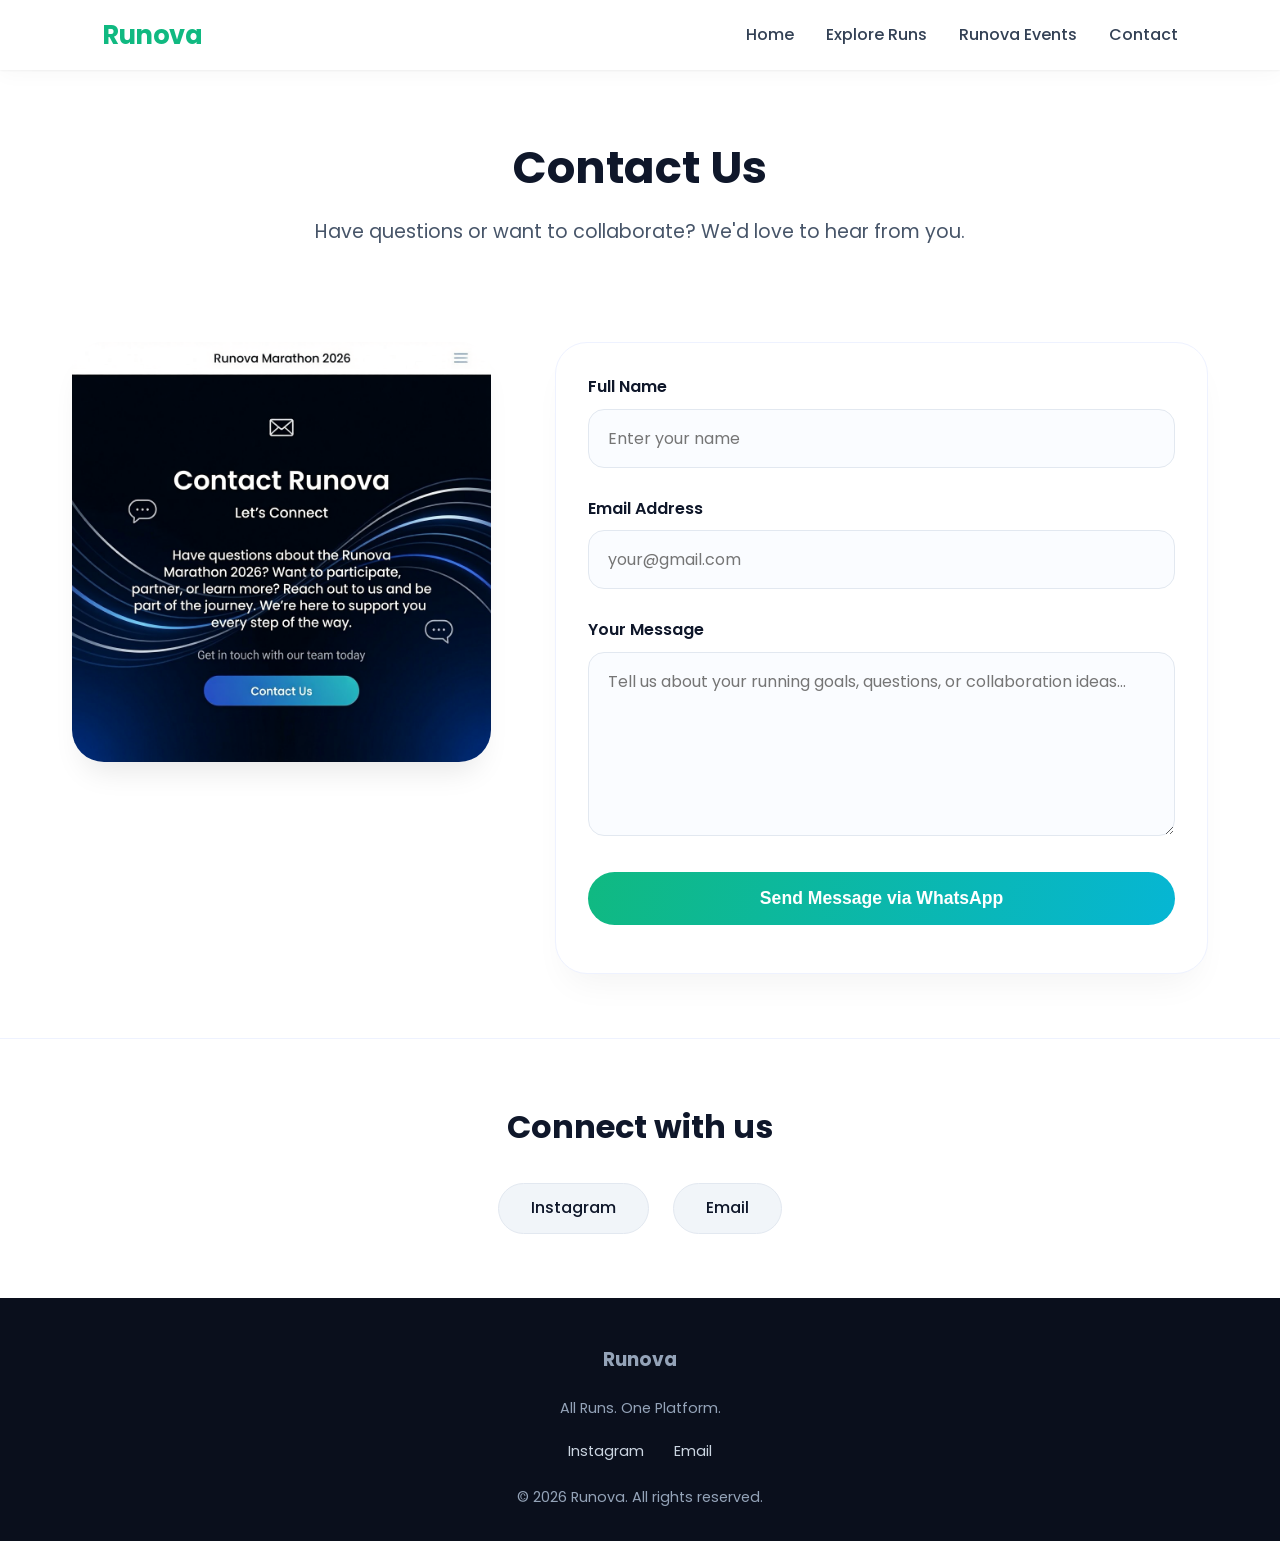
==== contact.html @ 43d2752a "Add files via upload" ====
<!DOCTYPE html>
<html lang="en">
<head>
  <meta charset="UTF-8">
  <meta name="viewport" content="width=device-width, initial-scale=1.0">
  <title>Contact Runova</title>

  <!-- Google Font -->
  <link href="https://fonts.googleapis.com/css2?family=Poppins:wght@300;400;600;700&display=swap" rel="stylesheet">

  <!-- Main CSS -->
  <link rel="stylesheet" href="style.css">

  <!-- Additional styling for bigger form and contact page enhancements -->
  <style>
    /* Make the contact section more spacious */
    .contact-container {
      max-width: 1200px;
      margin: 4rem auto;
      padding: 0 2rem;
      display: flex;
      gap: 4rem;
      align-items: flex-start;
      flex-wrap: wrap;
    }

    .contact-image {
      flex: 1;
      min-width: 280px;
    }

    .contact-image img {
      width: 100%;
      border-radius: 2rem;
      box-shadow: 0 20px 30px -12px rgba(0, 0, 0, 0.1);
      object-fit: cover;
    }

    /* Larger form box */
    .contact-form-box {
      flex: 1.4;
      background: #ffffff;
      border-radius: 2rem;
      padding: 2rem;
      box-shadow: 0 20px 35px -12px rgba(0, 0, 0, 0.05);
      border: 1px solid #eef2ff;
    }

    /* Increase form field sizes */
    .form-group {
      margin-bottom: 1.8rem;
    }

    .form-group label {
      display: block;
      font-weight: 600;
      margin-bottom: 0.6rem;
      color: #0f172a;
      font-size: 1rem;
    }

    .form-group input,
    .form-group textarea {
      width: 100%;
      padding: 1rem 1.2rem;
      font-size: 1rem;
      font-family: 'Poppins', sans-serif;
      border: 1px solid #e2e8f0;
      border-radius: 1rem;
      background: #fafcff;
      transition: all 0.2s ease;
    }

    .form-group input:focus,
    .form-group textarea:focus {
      outline: none;
      border-color: #10b981;
      box-shadow: 0 0 0 3px rgba(16, 185, 129, 0.1);
      background: white;
    }

    .form-group textarea {
      resize: vertical;
      min-height: 150px;
    }

    /* Bigger button */
    .contact-form-box .btn {
      width: 100%;
      text-align: center;
      padding: 1rem;
      font-size: 1.1rem;
      background: linear-gradient(105deg, #10b981, #06b6d4);
      border: none;
      color: white;
      font-weight: 600;
      border-radius: 3rem;
      cursor: pointer;
      transition: all 0.25s;
    }

    .contact-form-box .btn:hover {
      transform: translateY(-2px);
      box-shadow: 0 8px 20px rgba(16, 185, 129, 0.3);
    }

    #formStatus {
      margin-top: 1rem;
      text-align: center;
      font-size: 0.9rem;
      color: #10b981;
    }

    /* Social section styling (consistent with style.css) */
    .social {
      text-align: center;
      padding: 4rem 2rem;
      background: #ffffff;
      border-top: 1px solid #eef2ff;
    }

    .social h2 {
      font-size: 2rem;
      margin-bottom: 2rem;
      color: #0f172a;
    }

    .social-links {
      display: flex;
      justify-content: center;
      gap: 1.5rem;
      flex-wrap: wrap;
    }

    .social-btn {
      background: #f1f5f9;
      color: #0f172a;
      padding: 0.8rem 2rem;
      border-radius: 3rem;
      text-decoration: none;
      font-weight: 500;
      transition: all 0.2s;
      border: 1px solid #e2e8f0;
    }

    .social-btn:hover {
      background: #10b981;
      color: white;
      border-color: #10b981;
      transform: translateY(-2px);
    }

    /* Responsive adjustments */
    @media (max-width: 768px) {
      .contact-container {
        flex-direction: column;
        gap: 2rem;
        margin: 2rem auto;
      }
      .contact-form-box {
        padding: 1.5rem;
      }
      .form-group input,
      .form-group textarea {
        padding: 0.8rem 1rem;
      }
    }
  </style>
</head>
<body>

<!-- ================= NAVBAR ================= -->
<header>
  <nav class="navbar">
    <h2 class="logo">Runova</h2>
    <ul class="nav-links">
      <li><a href="index.html">Home</a></li>
      <li><a href="explore.html">Explore Runs</a></li>
      <li><a href="events.html">Runova Events</a></li>
      <li><a href="contact.html" class="active">Contact</a></li>
    </ul>
  </nav>
</header>

<!-- ================= PAGE HEADER ================= -->
<section class="page-header" style="text-align: center; padding: 4rem 2rem 2rem; background: #ffffff;">
  <h1 style="font-size: 2.8rem; color: #0f172a;">Contact Us</h1>
  <p style="font-size: 1.2rem; color: #475569; max-width: 700px; margin: 1rem auto 0;">Have questions or want to collaborate? We'd love to hear from you.</p>
</section>

<!-- ================= CONTACT SECTION (BIG FORM) ================= -->
<section class="contact-container">

  <!-- LEFT IMAGE -->
  <div class="contact-image">
    <img src="contact-runova.png" alt="Contact Runova">
  </div>

  <!-- RIGHT FORM (Larger) -->
  <div class="contact-form-box">
    <form id="contactForm">
      <div class="form-group">
        <label>Full Name</label>
        <input type="text" id="name" placeholder="Enter your name" required>
      </div>

      <div class="form-group">
        <label>Email Address</label>
        <input type="email" id="email" placeholder="your@gmail.com" required>
      </div>

      <div class="form-group">
        <label>Your Message</label>
        <textarea id="message" rows="6" placeholder="Tell us about your running goals, questions, or collaboration ideas..."></textarea>
      </div>

      <button class="btn" onclick="sendToWhatsApp(event)">Send Message via WhatsApp</button>
      <p id="formStatus"></p>
    </form>
  </div>

</section>

<!-- ================= SOCIAL CONNECT ================= -->
<section class="social">
  <h2>Connect with us</h2>
  <div class="social-links">
    <a href="#" class="social-btn">Instagram</a>
    <a href="mailto:runova.work@gmail.com" class="social-btn">Email</a>
  </div>
</section>

<!-- ================= FOOTER ================= -->
<footer>
  <div class="footer-content">
    <h3>Runova</h3>
    <p>All Runs. One Platform.</p>
    <div class="footer-links">
      <a href="https://www.instagram.com/runovaofficialpage?igsh=MXc5MWlhZzhycWE2bg==">Instagram</a>
      <a href="runova.work@gmail.com">Email</a>
    </div>
    <p>© 2026 Runova. All rights reserved.</p>
  </div>
</footer>

<!-- ================= SCRIPT (WhatsApp) ================= -->
<script>
function sendToWhatsApp(e) {
  e.preventDefault();

  const name = document.getElementById('name').value;
  const email = document.getElementById('email').value;
  const message = document.getElementById('message').value;

  // Basic validation
  if (!name.trim() || !email.trim()) {
    document.getElementById('formStatus').innerText = 'Please fill in your name and email.';
    return;
  }

  const text = `Hello Runova,%0AName: ${name}%0AEmail: ${email}%0AMessage: ${message}`;
  const phone = "919387804914";
  const url = `https://wa.me/${phone}?text=${text}`;

  window.open(url, "_blank");
  document.getElementById('formStatus').innerText = 'Opening WhatsApp...';
}
</script>

</body>
</html>
---- style.css ----
/* ================= GOOGLE FONT ================= */
@import url('https://fonts.googleapis.com/css2?family=Poppins:wght@300;400;600;700&display=swap');

/* ================= RESET & GLOBAL ================= */
* {
  margin: 0;
  padding: 0;
  box-sizing: border-box;
}

body {
  font-family: 'Poppins', sans-serif;
  background: #ffffff;
  color: #1e293b;
  line-height: 1.5;
  scroll-behavior: smooth;
}

img {
  max-width: 100%;
  display: block;
}

/* ================= NAVBAR ================= */
.navbar {
  display: flex;
  justify-content: space-between;
  align-items: center;
  padding: 1rem 8%;
  background: #ffffff;
  box-shadow: 0 4px 20px rgba(0, 0, 0, 0.03), 0 1px 2px rgba(0, 0, 0, 0.05);
  position: sticky;
  top: 0;
  z-index: 1000;
}

.logo {
  font-weight: 700;
  font-size: 1.6rem;
  color: #10b981;
  letter-spacing: -0.5px;
}

.nav-links {
  list-style: none;
  display: flex;
  gap: 2rem;
}

.nav-links a {
  color: #334155;
  text-decoration: none;
  font-weight: 500;
  transition: color 0.2s ease;
  position: relative;
}

.nav-links a::after {
  content: '';
  position: absolute;
  width: 0;
  height: 2px;
  background: #10b981;
  left: 0;
  bottom: -6px;
  transition: width 0.2s ease;
}

.nav-links a:hover {
  color: #10b981;
}

.nav-links a:hover::after {
  width: 100%;
}

/* ================= BUTTONS ================= */
.btn {
  display: inline-block;
  padding: 0.7rem 1.8rem;
  font-weight: 600;
  border-radius: 40px;
  text-decoration: none;
  transition: all 0.25s ease;
  cursor: pointer;
  border: none;
  font-size: 0.95rem;
}

.btn.primary {
  background: linear-gradient(105deg, #10b981, #06b6d4);
  color: white;
  box-shadow: 0 4px 10px rgba(16, 185, 129, 0.2);
}

.btn.primary:hover {
  transform: translateY(-2px);
  box-shadow: 0 8px 20px rgba(16, 185, 129, 0.3);
}

.btn.secondary {
  background: transparent;
  border: 2px solid #10b981;
  color: #10b981;
}

.btn.secondary:hover {
  background: #10b981;
  color: white;
  border-color: #10b981;
}

/* ================= HERO SECTION ================= */
.hero {
  display: flex;
  align-items: center;
  justify-content: space-between;
  gap: 3rem;
  padding: 5rem 8%;
  flex-wrap: wrap;
  background: #ffffff;
}

.hero-text {
  flex: 1;
  min-width: 280px;
}

.hero-text h1 {
  font-size: 3.2rem;
  font-weight: 700;
  line-height: 1.2;
  margin-bottom: 1.2rem;
  background: linear-gradient(135deg, #10b981, #0891b2);
  -webkit-background-clip: text;
  background-clip: text;
  -webkit-text-fill-color: transparent;
}

.hero-text p {
  font-size: 1.1rem;
  color: #475569;
  margin-bottom: 2rem;
  max-width: 500px;
}

.hero-image {
  flex: 1;
  min-width: 280px;
}

.hero-image img {
  width: 100%;
  border-radius: 2rem;
  box-shadow: 0 20px 35px -12px rgba(0, 0, 0, 0.1);
  transition: transform 0.3s ease;
}

.hero-image img:hover {
  transform: scale(1.02);
}

/* ================= ABOUT SECTION ================= */
.about {
  display: flex;
  align-items: center;
  justify-content: space-between;
  gap: 3rem;
  padding: 5rem 8%;
  flex-wrap: wrap;
  background: #fafcff;
  border-top: 1px solid #eef2ff;
  border-bottom: 1px solid #eef2ff;
}

.about-text {
  flex: 1;
  min-width: 280px;
}

.about-text h2 {
  font-size: 2.2rem;
  margin-bottom: 1rem;
  color: #0f172a;
}

.about-text p {
  color: #334155;
  margin-bottom: 1.2rem;
}

.about-image {
  flex: 1;
  min-width: 280px;
}

.about-image img {
  width: 100%;
  border-radius: 2rem;
  box-shadow: 0 20px 30px -12px rgba(0, 0, 0, 0.08);
}

/* ================= FEATURES SECTION ================= */
.features {
  padding: 5rem 8%;
  text-align: center;
  background: #ffffff;
}

.features h2 {
  font-size: 2.2rem;
  margin-bottom: 3rem;
  color: #0f172a;
}

.feature-container {
  display: flex;
  flex-wrap: wrap;
  justify-content: center;
  gap: 2rem;
}

.feature-card {
  background: #ffffff;
  border-radius: 1.5rem;
  padding: 1.8rem 1.5rem;
  width: 280px;
  transition: all 0.25s ease;
  box-shadow: 0 10px 25px -5px rgba(0, 0, 0, 0.05), 0 1px 3px rgba(0, 0, 0, 0.02);
  border: 1px solid #eef2ff;
}

.feature-card:hover {
  transform: translateY(-6px);
  box-shadow: 0 20px 30px -12px rgba(16, 185, 129, 0.12);
  border-color: #d1fae5;
}

.feature-card img {
  width: 100%;
  border-radius: 1rem;
  margin-bottom: 1.2rem;
}

.feature-card h3 {
  font-size: 1.4rem;
  margin-bottom: 0.6rem;
  color: #0f172a;
}

.feature-card p {
  color: #475569;
  font-size: 0.95rem;
}

/* ================= RUN CARDS SECTION ================= */
.run-card {
  background: #ffffff;
  border-radius: 1.5rem;
  overflow: hidden;
  transition: all 0.25s ease;
  box-shadow: 0 8px 20px rgba(0, 0, 0, 0.03);
  border: 1px solid #eef2ff;
  margin-bottom: 1.5rem;
}

.run-card:hover {
  transform: translateY(-5px);
  box-shadow: 0 20px 30px -12px rgba(0, 0, 0, 0.1);
  border-color: #cffafe;
}

.run-card img {
  width: 100%;
  height: auto;
  object-fit: cover;
}

.run-info {
  padding: 1.2rem 1.2rem 1.5rem;
}

.run-info h3 {
  font-size: 1.3rem;
  margin-bottom: 0.3rem;
  color: #0f172a;
}

.run-info p {
  color: #475569;
  font-size: 0.9rem;
}

/* ================= CTA SECTION (dark accent) ================= */
.cta {
  background: #0f172a;
  text-align: center;
  padding: 5rem 2rem;
  margin-top: 2rem;
}

.cta h2 {
  font-size: 2.2rem;
  margin-bottom: 1rem;
  color: white;
}

.cta p {
  color: #cbd5e1;
  max-width: 600px;
  margin: 0 auto 2rem auto;
}

.cta .btn.primary {
  background: linear-gradient(105deg, #10b981, #2dd4bf);
  box-shadow: 0 6px 14px rgba(16, 185, 129, 0.3);
}

.cta .btn.secondary {
  border-color: #e2e8f0;
  color: #f1f5f9;
}

.cta .btn.secondary:hover {
  background: white;
  color: #0f172a;
  border-color: white;
}

/* ================= FOOTER (dark accent) ================= */
footer {
  background: #0a0f1c;
  padding: 3rem 2rem 2rem;
  text-align: center;
  color: #94a3b8;
}

footer p {
  font-size: 0.9rem;
  margin-top: 1.5rem;
}

.footer-links {
  margin: 1.2rem 0;
}

.footer-links a {
  color: #cbd5e1;
  margin: 0 0.8rem;
  text-decoration: none;
  transition: color 0.2s;
  font-size: 0.9rem;
}

.footer-links a:hover {
  color: #10b981;
}

/* ================= RESPONSIVE ================= */
@media (max-width: 768px) {
  .navbar {
    flex-direction: column;
    gap: 1rem;
    padding: 1rem 5%;
  }

  .nav-links {
    flex-wrap: wrap;
    justify-content: center;
    gap: 1.2rem;
  }

  .hero {
    flex-direction: column;
    text-align: center;
    padding: 3rem 5%;
  }

  .hero-text p {
    margin-left: auto;
    margin-right: auto;
  }

  .about {
    flex-direction: column-reverse;
    text-align: center;
    padding: 3rem 5%;
  }

  .hero-text h1 {
    font-size: 2.4rem;
  }

  .features {
    padding: 3rem 5%;
  }

  .feature-card {
    width: 100%;
    max-width: 320px;
  }

  .cta {
    padding: 3rem 1.5rem;
  }

  .cta h2 {
    font-size: 1.8rem;
  }
}
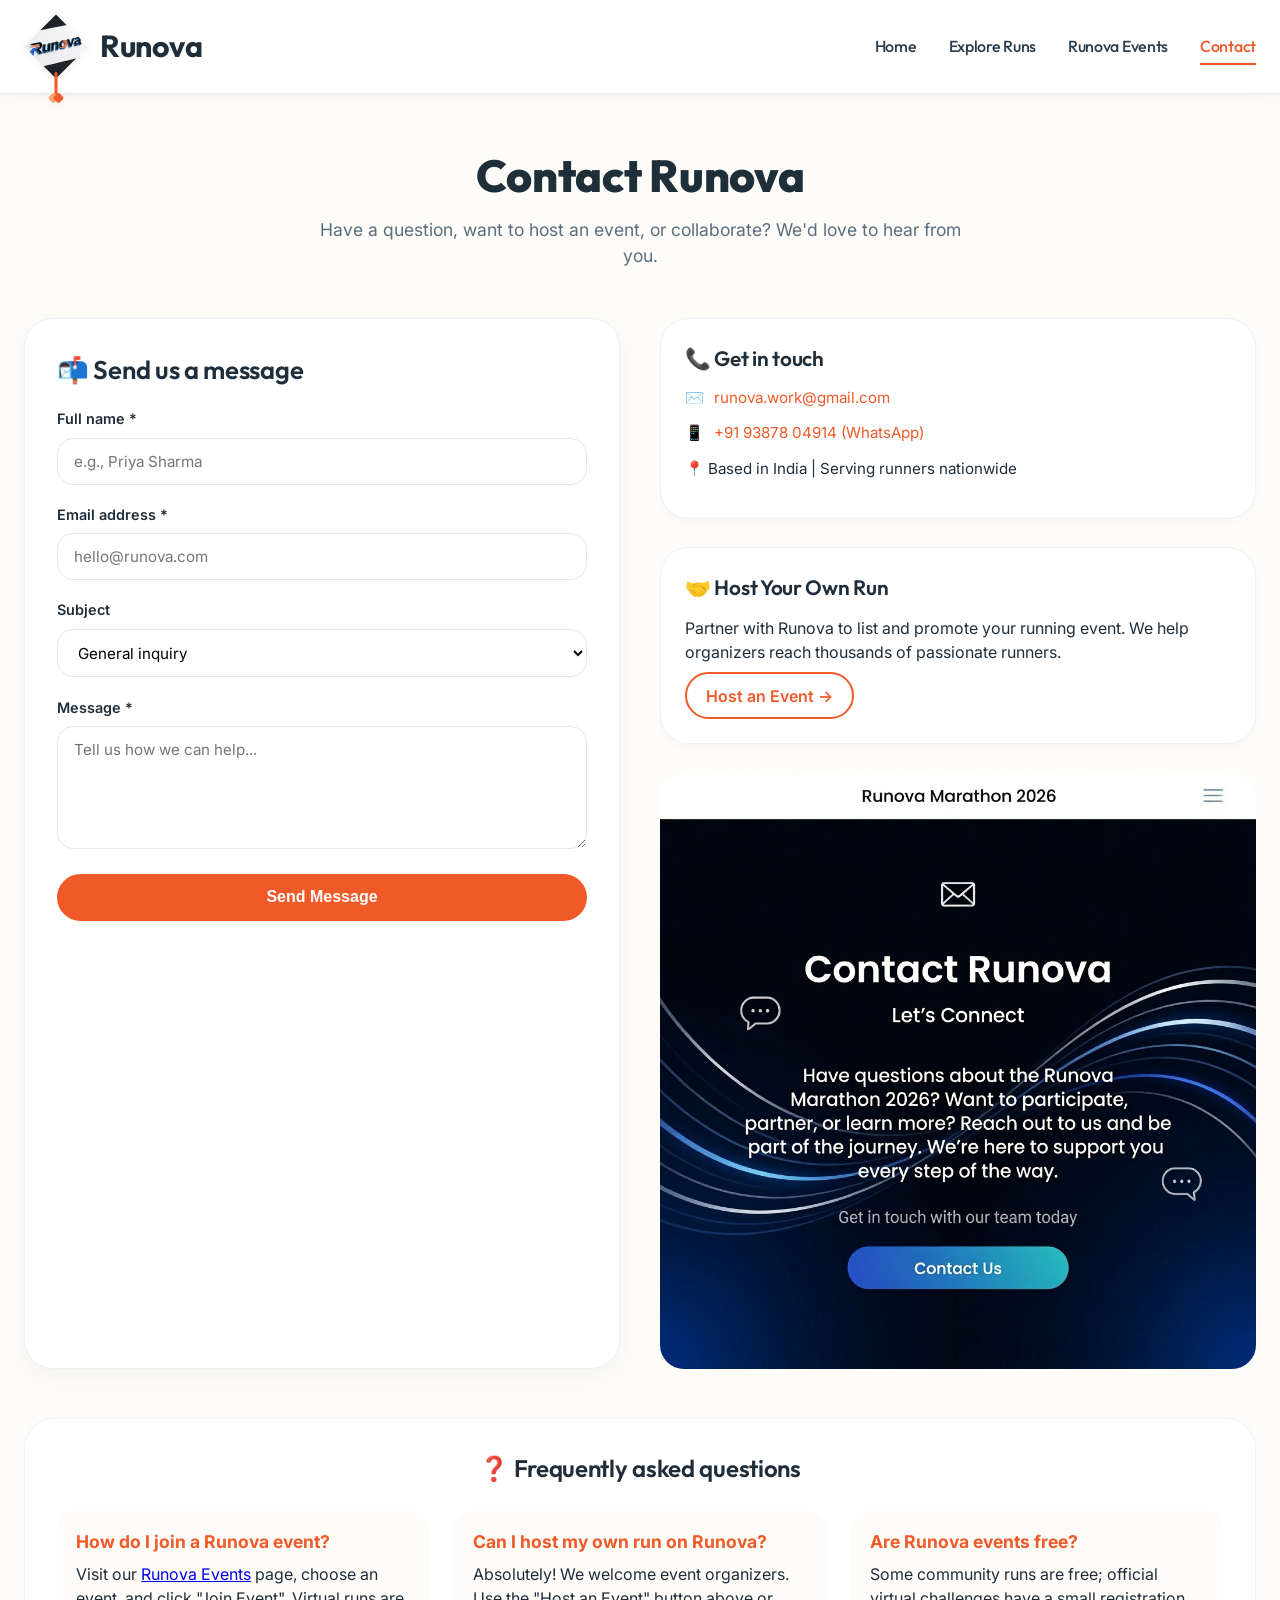
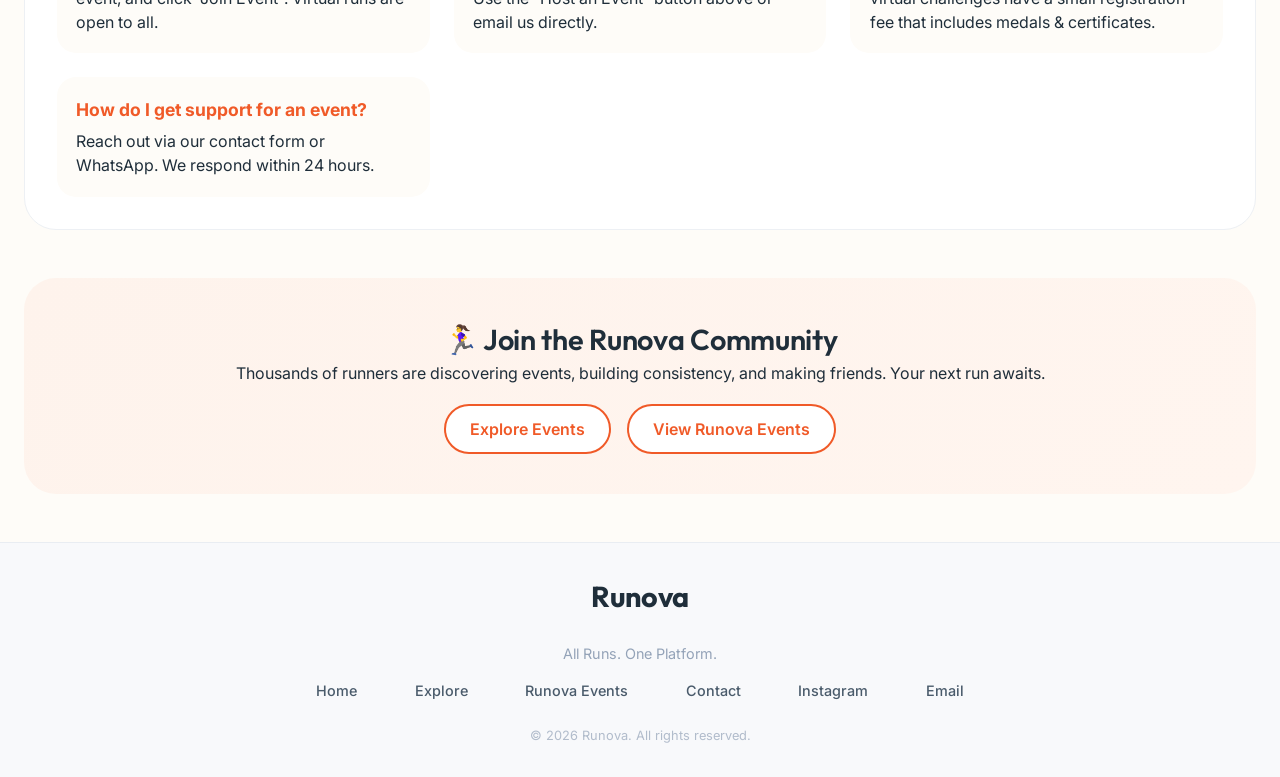
==== commit 22d0589a: "Update contact.html" ====
--- a/contact.html
+++ b/contact.html
@@ -2,177 +2,386 @@
 <html lang="en">
 <head>
   <meta charset="UTF-8">
-  <meta name="viewport" content="width=device-width, initial-scale=1.0">
-  <title>Contact Runova</title>
-
-  <!-- Google Font -->
-  <link href="https://fonts.googleapis.com/css2?family=Poppins:wght@300;400;600;700&display=swap" rel="stylesheet">
-
-  <!-- Main CSS -->
+  <meta name="viewport" content="width=device-width, initial-scale=1.0, viewport-fit=cover">
+  <title>Contact Runova – Get in Touch</title>
+
+  <!-- Google Fonts (consistent with other pages) -->
+  <link href="https://fonts.googleapis.com/css2?family=Inter:opsz,wght@14..32,300;14..32,400;14..32,500;14..32,600;14..32,700&family=Outfit:wght@400;500;600;700;800&display=swap" rel="stylesheet">
+
+  <!-- Main CSS (preserved) -->
   <link rel="stylesheet" href="style.css">
 
-  <!-- Additional styling for bigger form and contact page enhancements -->
   <style>
-    /* Make the contact section more spacious */
-    .contact-container {
-      max-width: 1200px;
-      margin: 4rem auto;
-      padding: 0 2rem;
+    /* Additional styling for contact page – modern, friendly, mobile-first */
+    * {
+      margin: 0;
+      padding: 0;
+      box-sizing: border-box;
+    }
+
+    body {
+      font-family: 'Inter', sans-serif;
+      background: #FEFCF8;
+      color: #1F2E3A;
+      line-height: 1.5;
+    }
+
+    h1, h2, h3, .logo-text, .nav-links a, .btn {
+      font-family: 'Outfit', sans-serif;
+      font-weight: 600;
+      letter-spacing: -0.3px;
+    }
+
+    /* Navbar (kite logo – same as index.html) */
+    .navbar {
+      max-width: 1280px;
+      margin: 0 auto;
+      padding: 0.9rem 1.5rem;
       display: flex;
-      gap: 4rem;
-      align-items: flex-start;
+      align-items: center;
+      justify-content: space-between;
       flex-wrap: wrap;
-    }
-
-    .contact-image {
-      flex: 1;
-      min-width: 280px;
-    }
-
-    .contact-image img {
+      gap: 1.2rem;
+      background: #ffffff;
+      border-bottom: 1px solid #e9edf2;
+    }
+    .kite-logo {
+      display: inline-flex;
+      align-items: center;
+      text-decoration: none;
+      gap: 12px;
+    }
+    .kite-image-wrapper {
+      position: relative;
+      width: 64px;
+      height: 64px;
+      animation: softFloat 2.8s ease-in-out infinite;
+      filter: drop-shadow(0 2px 4px rgba(0,0,0,0.05));
+    }
+    .kite-image {
       width: 100%;
-      border-radius: 2rem;
-      box-shadow: 0 20px 30px -12px rgba(0, 0, 0, 0.1);
+      height: 100%;
       object-fit: cover;
-    }
-
-    /* Larger form box */
-    .contact-form-box {
-      flex: 1.4;
-      background: #ffffff;
-      border-radius: 2rem;
+      clip-path: polygon(50% 0%, 100% 50%, 50% 100%, 0% 50%);
+      transition: transform 0.2s;
+    }
+    .kite-logo:hover .kite-image {
+      transform: scale(1.02);
+    }
+    .kite-tail {
+      position: absolute;
+      bottom: -18px;
+      left: 50%;
+      transform: translateX(-50%);
+      width: 3px;
+      height: 24px;
+      background: #F05A28;
+      border-radius: 2px;
+    }
+    .kite-tail::before,
+    .kite-tail::after {
+      content: '';
+      position: absolute;
+      width: 8px;
+      height: 8px;
+      background: #F9A26C;
+      border-radius: 2px;
+      bottom: -6px;
+      left: -5px;
+      transform: rotate(45deg);
+    }
+    .kite-tail::after {
+      left: auto;
+      right: -5px;
+      background: #F05A28;
+    }
+    .logo-text {
+      font-size: 1.9rem;
+      font-weight: 700;
+      color: #1F2E3A;
+      letter-spacing: -0.5px;
+    }
+    @keyframes softFloat {
+      0% { transform: translateY(0px); }
+      50% { transform: translateY(-4px); }
+      100% { transform: translateY(0px); }
+    }
+    .nav-links {
+      display: flex;
+      gap: 2rem;
+      list-style: none;
+    }
+    .nav-links a {
+      text-decoration: none;
+      font-weight: 500;
+      color: #2C3E4E;
+      transition: 0.2s;
+      font-size: 1rem;
+      padding: 0.4rem 0;
+      border-bottom: 2px solid transparent;
+    }
+    .nav-links a:hover, .nav-links a.active {
+      color: #F05A28;
+      border-bottom-color: #F05A28;
+    }
+
+    /* Container */
+    .container {
+      max-width: 1280px;
+      margin: 0 auto;
+      padding: 0 1.5rem;
+    }
+
+    /* Page Header */
+    .page-header {
+      text-align: center;
+      padding: 3rem 0 1rem;
+    }
+    .page-header h1 {
+      font-size: 2.8rem;
+      font-weight: 800;
+      color: #1E2F3A;
+    }
+    .page-header p {
+      font-size: 1.1rem;
+      color: #5A6E7E;
+      max-width: 680px;
+      margin: 0.5rem auto 0;
+    }
+
+    /* Two-column layout: form + contact info & collaboration */
+    .contact-grid {
+      display: grid;
+      grid-template-columns: 1fr 1fr;
+      gap: 2.5rem;
+      margin: 2rem 0 3rem;
+    }
+
+    /* Form Card */
+    .form-card {
+      background: white;
+      border-radius: 1.8rem;
       padding: 2rem;
-      box-shadow: 0 20px 35px -12px rgba(0, 0, 0, 0.05);
-      border: 1px solid #eef2ff;
-    }
-
-    /* Increase form field sizes */
+      box-shadow: 0 8px 24px rgba(0, 0, 0, 0.04);
+      border: 1px solid #EDF0F4;
+    }
+    .form-card h2 {
+      font-size: 1.6rem;
+      margin-bottom: 1.2rem;
+    }
     .form-group {
-      margin-bottom: 1.8rem;
-    }
-
+      margin-bottom: 1.2rem;
+    }
     .form-group label {
       display: block;
       font-weight: 600;
-      margin-bottom: 0.6rem;
-      color: #0f172a;
+      margin-bottom: 0.5rem;
+      font-size: 0.9rem;
+    }
+    .form-group input, .form-group select, .form-group textarea {
+      width: 100%;
+      padding: 0.8rem 1rem;
+      border: 1px solid #E2E8F0;
+      border-radius: 1rem;
+      font-family: 'Inter', sans-serif;
+      font-size: 0.95rem;
+      background: #FFFFFF;
+      transition: 0.2s;
+    }
+    .form-group input:focus, .form-group select:focus, .form-group textarea:focus {
+      outline: none;
+      border-color: #F05A28;
+      box-shadow: 0 0 0 3px rgba(240, 90, 40, 0.1);
+    }
+    .btn-primary {
+      background: #F05A28;
+      color: white;
+      border: none;
+      padding: 0.9rem 1.5rem;
+      border-radius: 60px;
+      font-weight: 600;
       font-size: 1rem;
-    }
-
-    .form-group input,
-    .form-group textarea {
+      cursor: pointer;
       width: 100%;
-      padding: 1rem 1.2rem;
-      font-size: 1rem;
-      font-family: 'Poppins', sans-serif;
-      border: 1px solid #e2e8f0;
-      border-radius: 1rem;
-      background: #fafcff;
-      transition: all 0.2s ease;
-    }
-
-    .form-group input:focus,
-    .form-group textarea:focus {
-      outline: none;
-      border-color: #10b981;
-      box-shadow: 0 0 0 3px rgba(16, 185, 129, 0.1);
-      background: white;
-    }
-
-    .form-group textarea {
-      resize: vertical;
-      min-height: 150px;
-    }
-
-    /* Bigger button */
-    .contact-form-box .btn {
-      width: 100%;
-      text-align: center;
-      padding: 1rem;
-      font-size: 1.1rem;
-      background: linear-gradient(105deg, #10b981, #06b6d4);
-      border: none;
-      color: white;
-      font-weight: 600;
-      border-radius: 3rem;
-      cursor: pointer;
-      transition: all 0.25s;
-    }
-
-    .contact-form-box .btn:hover {
+      transition: 0.2s;
+    }
+    .btn-primary:hover {
+      background: #D94A1A;
       transform: translateY(-2px);
-      box-shadow: 0 8px 20px rgba(16, 185, 129, 0.3);
-    }
-
+    }
     #formStatus {
       margin-top: 1rem;
+      font-size: 0.85rem;
       text-align: center;
-      font-size: 0.9rem;
       color: #10b981;
     }
 
-    /* Social section styling (consistent with style.css) */
-    .social {
+    /* Info Cards */
+    .info-card {
+      background: white;
+      border-radius: 1.8rem;
+      padding: 1.5rem;
+      margin-bottom: 1.8rem;
+      border: 1px solid #EDF0F4;
+      box-shadow: 0 4px 12px rgba(0,0,0,0.02);
+    }
+    .info-card h3 {
+      display: flex;
+      align-items: center;
+      gap: 8px;
+      font-size: 1.3rem;
+      margin-bottom: 0.8rem;
+    }
+    .contact-detail {
+      margin: 0.8rem 0;
+      display: flex;
+      align-items: center;
+      gap: 10px;
+      font-size: 0.95rem;
+    }
+    .contact-detail a {
+      color: #F05A28;
+      text-decoration: none;
+    }
+    .host-btn {
+      background: transparent;
+      border: 2px solid #F05A28;
+      color: #F05A28;
+      padding: 0.6rem 1.2rem;
+      border-radius: 40px;
+      font-weight: 600;
+      text-decoration: none;
+      display: inline-block;
+      margin-top: 0.5rem;
+      transition: 0.2s;
+    }
+    .host-btn:hover {
+      background: #F05A28;
+      color: white;
+    }
+
+    /* FAQ Section */
+    .faq-section {
+      margin: 3rem 0;
+      background: #FFFFFF;
+      border-radius: 2rem;
+      padding: 2rem;
+      border: 1px solid #EDF0F4;
+    }
+    .faq-grid {
+      display: grid;
+      grid-template-columns: repeat(auto-fit, minmax(280px, 1fr));
+      gap: 1.5rem;
+      margin-top: 1.5rem;
+    }
+    .faq-item {
+      background: #FEFCF8;
+      padding: 1.2rem;
+      border-radius: 1.2rem;
+    }
+    .faq-item h4 {
+      font-size: 1.1rem;
+      margin-bottom: 0.4rem;
+      color: #F05A28;
+    }
+
+    /* CTA Section */
+    .cta-community {
+      background: linear-gradient(135deg, #FEF3EC, #FFF5EF);
+      border-radius: 2rem;
+      padding: 2.5rem;
       text-align: center;
-      padding: 4rem 2rem;
-      background: #ffffff;
-      border-top: 1px solid #eef2ff;
-    }
-
-    .social h2 {
-      font-size: 2rem;
-      margin-bottom: 2rem;
-      color: #0f172a;
-    }
-
-    .social-links {
+      margin: 2rem 0 3rem;
+    }
+    .cta-community h2 {
+      font-size: 1.8rem;
+    }
+    .cta-buttons {
+      display: flex;
+      gap: 1rem;
+      justify-content: center;
+      flex-wrap: wrap;
+      margin-top: 1.2rem;
+    }
+    .btn-secondary {
+      background: white;
+      color: #F05A28;
+      border: 2px solid #F05A28;
+      padding: 0.7rem 1.5rem;
+      border-radius: 60px;
+      text-decoration: none;
+      font-weight: 600;
+    }
+    .btn-secondary:hover {
+      background: #F05A28;
+      color: white;
+    }
+
+    /* Footer */
+    footer {
+      background: #F8F9FB;
+      padding: 2rem 1.5rem;
+      margin-top: 2rem;
+      border-top: 1px solid #E9EDF2;
+    }
+    .footer-content {
+      max-width: 1280px;
+      margin: 0 auto;
+      text-align: center;
+    }
+    .footer-content h3 {
+      font-size: 1.8rem;
+      font-weight: 700;
+      color: #1F2E3A;
+      margin-bottom: 0.3rem;
+    }
+    .footer-links {
       display: flex;
       justify-content: center;
-      gap: 1.5rem;
+      gap: 2rem;
+      margin: 1rem 0;
       flex-wrap: wrap;
     }
-
-    .social-btn {
-      background: #f1f5f9;
-      color: #0f172a;
-      padding: 0.8rem 2rem;
-      border-radius: 3rem;
+    .footer-links a {
+      color: #4A5B6B;
       text-decoration: none;
       font-weight: 500;
-      transition: all 0.2s;
-      border: 1px solid #e2e8f0;
-    }
-
-    .social-btn:hover {
-      background: #10b981;
-      color: white;
-      border-color: #10b981;
-      transform: translateY(-2px);
-    }
-
-    /* Responsive adjustments */
-    @media (max-width: 768px) {
-      .contact-container {
+    }
+    .footer-links a:hover {
+      color: #F05A28;
+    }
+    .copyright {
+      font-size: 0.8rem;
+      opacity: 0.7;
+    }
+
+    @media (max-width: 900px) {
+      .contact-grid {
+        grid-template-columns: 1fr;
+        gap: 1.5rem;
+      }
+      .page-header h1 {
+        font-size: 2.2rem;
+      }
+      .navbar {
         flex-direction: column;
-        gap: 2rem;
-        margin: 2rem auto;
-      }
-      .contact-form-box {
-        padding: 1.5rem;
-      }
-      .form-group input,
-      .form-group textarea {
-        padding: 0.8rem 1rem;
+        align-items: flex-start;
       }
     }
   </style>
 </head>
 <body>
 
-<!-- ================= NAVBAR ================= -->
+<!-- ================= NAVBAR (KITE LOGO – asset runova-logo.jpeg preserved) ================= -->
 <header>
   <nav class="navbar">
-    <h2 class="logo">Runova</h2>
+    <a href="index.html" class="logo kite-logo">
+      <div class="kite-image-wrapper">
+        <img class="kite-image" src="runova-logo.jpeg" alt="Runova Logo">
+        <div class="kite-tail"></div>
+      </div>
+      <span class="logo-text">Runova</span>
+    </a>
     <ul class="nav-links">
       <li><a href="index.html">Home</a></li>
       <li><a href="explore.html">Explore Runs</a></li>
@@ -182,90 +391,145 @@
   </nav>
 </header>
 
-<!-- ================= PAGE HEADER ================= -->
-<section class="page-header" style="text-align: center; padding: 4rem 2rem 2rem; background: #ffffff;">
-  <h1 style="font-size: 2.8rem; color: #0f172a;">Contact Us</h1>
-  <p style="font-size: 1.2rem; color: #475569; max-width: 700px; margin: 1rem auto 0;">Have questions or want to collaborate? We'd love to hear from you.</p>
-</section>
-
-<!-- ================= CONTACT SECTION (BIG FORM) ================= -->
-<section class="contact-container">
-
-  <!-- LEFT IMAGE -->
-  <div class="contact-image">
-    <img src="contact-runova.png" alt="Contact Runova">
+<main>
+  <div class="container">
+    <!-- Page Header -->
+    <div class="page-header">
+      <h1>Contact Runova</h1>
+      <p>Have a question, want to host an event, or collaborate? We'd love to hear from you.</p>
+    </div>
+
+    <!-- Main Contact Grid: Form + Contact Info & Collaboration -->
+    <div class="contact-grid">
+      <!-- Contact Form -->
+      <div class="form-card">
+        <h2>📬 Send us a message</h2>
+        <form id="contactForm">
+          <div class="form-group">
+            <label>Full name *</label>
+            <input type="text" id="name" placeholder="e.g., Priya Sharma" required>
+          </div>
+          <div class="form-group">
+            <label>Email address *</label>
+            <input type="email" id="email" placeholder="hello@runova.com" required>
+          </div>
+          <div class="form-group">
+            <label>Subject</label>
+            <select id="subject">
+              <option value="General inquiry">General inquiry</option>
+              <option value="Event support">Event support</option>
+              <option value="Partnership / Hosting">Partnership / Hosting</option>
+              <option value="Feedback">Feedback</option>
+            </select>
+          </div>
+          <div class="form-group">
+            <label>Message *</label>
+            <textarea id="message" rows="5" placeholder="Tell us how we can help..."></textarea>
+          </div>
+          <button type="button" class="btn-primary" onclick="sendToWhatsApp(event)">Send Message</button>
+          <div id="formStatus"></div>
+        </form>
+      </div>
+
+      <!-- Right side: Contact info + Collaboration -->
+      <div>
+        <div class="info-card">
+          <h3>📞 Get in touch</h3>
+          <div class="contact-detail">✉️ <a href="mailto:runova.work@gmail.com">runova.work@gmail.com</a></div>
+          <div class="contact-detail">📱 <a href="https://wa.me/919387804914" target="_blank">+91 93878 04914 (WhatsApp)</a></div>
+          <div class="contact-detail">📍 Based in India | Serving runners nationwide</div>
+        </div>
+
+        <div class="info-card">
+          <h3>🤝 Host Your Own Run</h3>
+          <p>Partner with Runova to list and promote your running event. We help organizers reach thousands of passionate runners.</p>
+          <a href="#" class="host-btn" onclick="alert('🚀 Hosting inquiry: reach out to runova.work@gmail.com')">Host an Event →</a>
+        </div>
+
+        <!-- Friendly visual touch: existing image contact-runova.png -->
+        <div style="border-radius: 1.5rem; overflow: hidden; margin-top: 0.5rem;">
+          <img src="contact-runova.png" alt="Runova community" style="width:100%; display:block;">
+        </div>
+      </div>
+    </div>
+
+    <!-- FAQ Section -->
+    <div class="faq-section">
+      <h2 style="text-align: center;">❓ Frequently asked questions</h2>
+      <div class="faq-grid">
+        <div class="faq-item">
+          <h4>How do I join a Runova event?</h4>
+          <p>Visit our <a href="events.html">Runova Events</a> page, choose an event, and click "Join Event". Virtual runs are open to all.</p>
+        </div>
+        <div class="faq-item">
+          <h4>Can I host my own run on Runova?</h4>
+          <p>Absolutely! We welcome event organizers. Use the "Host an Event" button above or email us directly.</p>
+        </div>
+        <div class="faq-item">
+          <h4>Are Runova events free?</h4>
+          <p>Some community runs are free; official virtual challenges have a small registration fee that includes medals & certificates.</p>
+        </div>
+        <div class="faq-item">
+          <h4>How do I get support for an event?</h4>
+          <p>Reach out via our contact form or WhatsApp. We respond within 24 hours.</p>
+        </div>
+      </div>
+    </div>
+
+    <!-- CTA Section: Join the Runova Community -->
+    <div class="cta-community">
+      <h2>🏃‍♀️ Join the Runova Community</h2>
+      <p>Thousands of runners are discovering events, building consistency, and making friends. Your next run awaits.</p>
+      <div class="cta-buttons">
+        <a href="explore.html" class="btn-secondary">Explore Events</a>
+        <a href="events.html" class="btn-secondary">View Runova Events</a>
+      </div>
+    </div>
   </div>
-
-  <!-- RIGHT FORM (Larger) -->
-  <div class="contact-form-box">
-    <form id="contactForm">
-      <div class="form-group">
-        <label>Full Name</label>
-        <input type="text" id="name" placeholder="Enter your name" required>
-      </div>
-
-      <div class="form-group">
-        <label>Email Address</label>
-        <input type="email" id="email" placeholder="your@gmail.com" required>
-      </div>
-
-      <div class="form-group">
-        <label>Your Message</label>
-        <textarea id="message" rows="6" placeholder="Tell us about your running goals, questions, or collaboration ideas..."></textarea>
-      </div>
-
-      <button class="btn" onclick="sendToWhatsApp(event)">Send Message via WhatsApp</button>
-      <p id="formStatus"></p>
-    </form>
-  </div>
-
-</section>
-
-<!-- ================= SOCIAL CONNECT ================= -->
-<section class="social">
-  <h2>Connect with us</h2>
-  <div class="social-links">
-    <a href="#" class="social-btn">Instagram</a>
-    <a href="mailto:runova.work@gmail.com" class="social-btn">Email</a>
-  </div>
-</section>
-
-<!-- ================= FOOTER ================= -->
+</main>
+
+<!-- ================= FOOTER (preserved links + improved) ================= -->
 <footer>
   <div class="footer-content">
     <h3>Runova</h3>
     <p>All Runs. One Platform.</p>
     <div class="footer-links">
-      <a href="https://www.instagram.com/runovaofficialpage?igsh=MXc5MWlhZzhycWE2bg==">Instagram</a>
-      <a href="runova.work@gmail.com">Email</a>
+      <a href="index.html">Home</a>
+      <a href="explore.html">Explore</a>
+      <a href="events.html">Runova Events</a>
+      <a href="contact.html">Contact</a>
+      <a href="https://www.instagram.com/runovaofficialpage" target="_blank">Instagram</a>
+      <a href="mailto:runova.work@gmail.com">Email</a>
     </div>
-    <p>© 2026 Runova. All rights reserved.</p>
+    <p class="copyright">© 2026 Runova. All rights reserved.</p>
   </div>
 </footer>
 
-<!-- ================= SCRIPT (WhatsApp) ================= -->
 <script>
-function sendToWhatsApp(e) {
-  e.preventDefault();
-
-  const name = document.getElementById('name').value;
-  const email = document.getElementById('email').value;
-  const message = document.getElementById('message').value;
-
-  // Basic validation
-  if (!name.trim() || !email.trim()) {
-    document.getElementById('formStatus').innerText = 'Please fill in your name and email.';
-    return;
+  // WhatsApp integration (preserves existing functionality with enhanced fields)
+  function sendToWhatsApp(event) {
+    event.preventDefault();
+    const name = document.getElementById('name').value.trim();
+    const email = document.getElementById('email').value.trim();
+    const subject = document.getElementById('subject').value;
+    const message = document.getElementById('message').value.trim();
+
+    if (!name || !email) {
+      document.getElementById('formStatus').innerText = '⚠️ Please fill in your name and email.';
+      return;
+    }
+
+    const fullMessage = `*Contact from Runova website*%0A%0A*Name:* ${name}%0A*Email:* ${email}%0A*Subject:* ${subject}%0A*Message:* ${message}`;
+    const phone = "919387804914";
+    const url = `https://wa.me/${phone}?text=${fullMessage}`;
+    window.open(url, "_blank");
+    document.getElementById('formStatus').innerText = '✓ Opening WhatsApp... Send us your message!';
+    // optional: clear status after 3 sec
+    setTimeout(() => {
+      document.getElementById('formStatus').innerText = '';
+    }, 4000);
   }
-
-  const text = `Hello Runova,%0AName: ${name}%0AEmail: ${email}%0AMessage: ${message}`;
-  const phone = "919387804914";
-  const url = `https://wa.me/${phone}?text=${text}`;
-
-  window.open(url, "_blank");
-  document.getElementById('formStatus').innerText = 'Opening WhatsApp...';
-}
 </script>
 
 </body>
-</html>+</html>
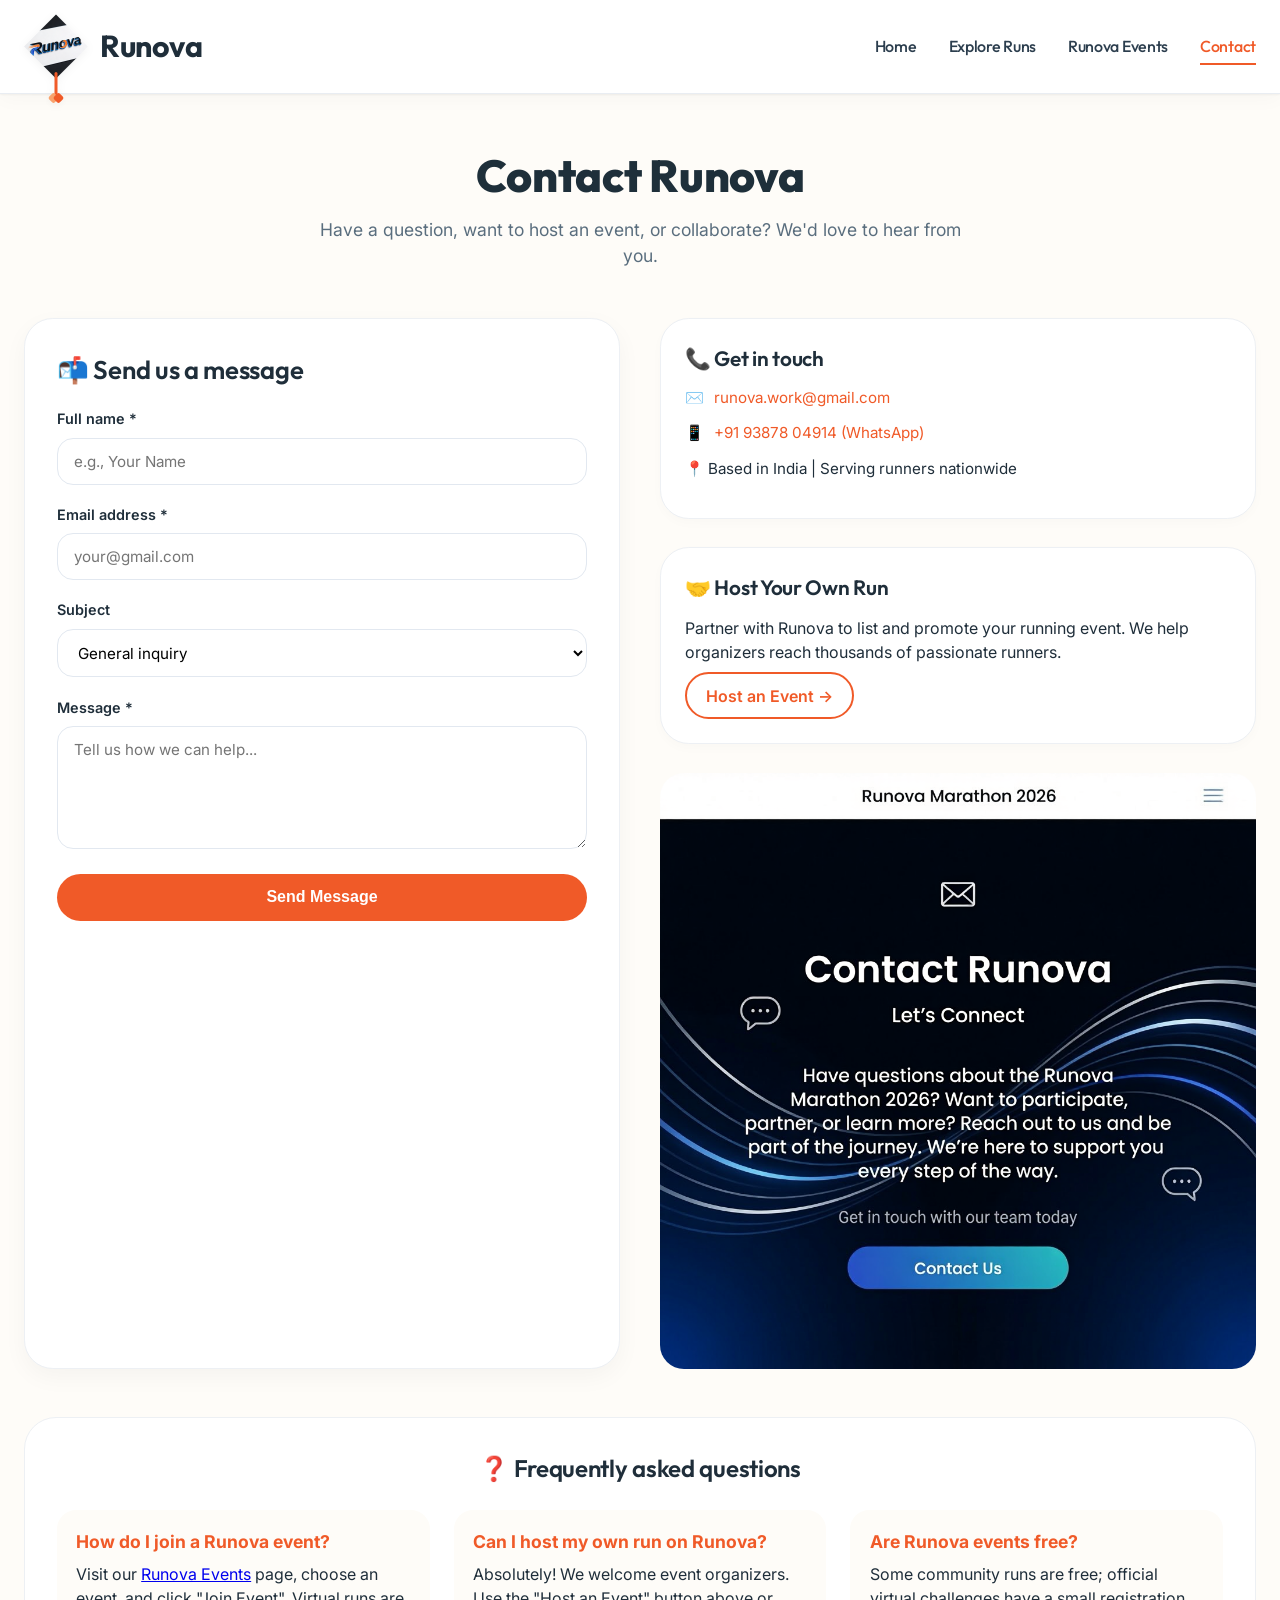
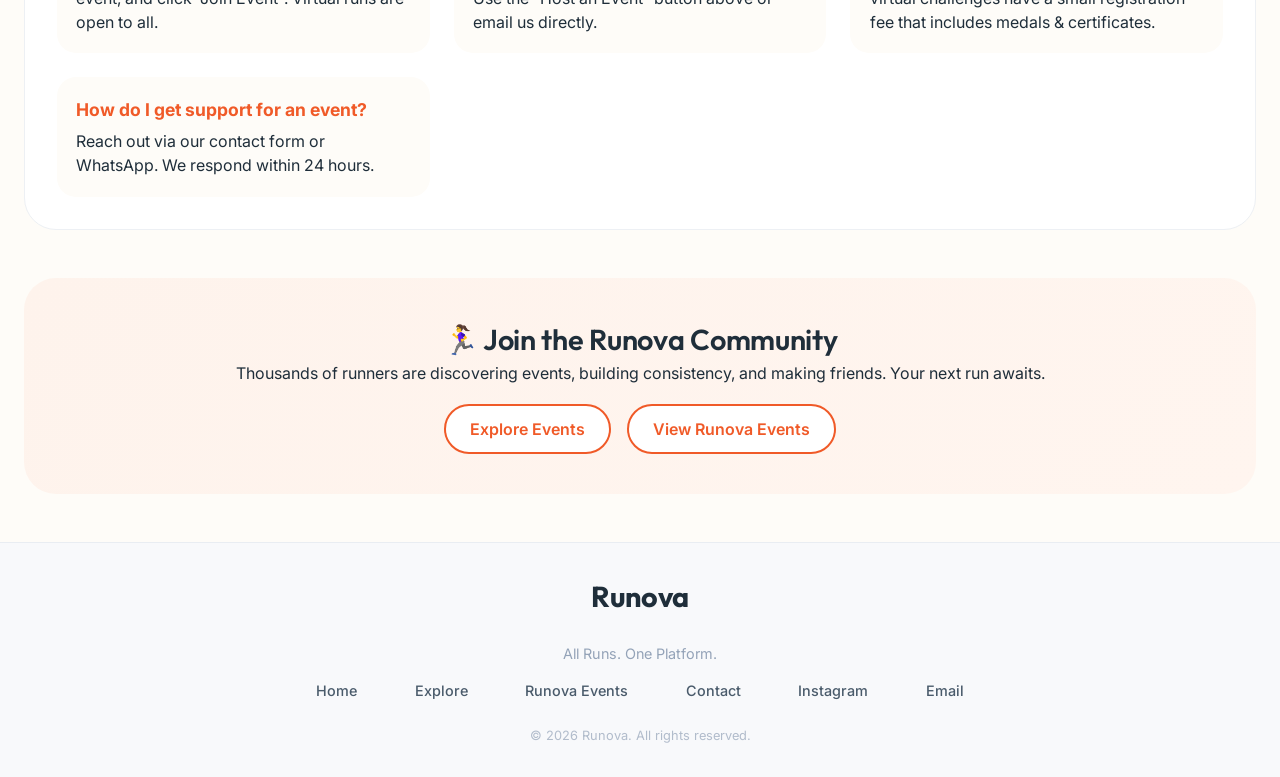
==== commit 182ca868: "Update contact.html" ====
--- a/contact.html
+++ b/contact.html
@@ -407,11 +407,11 @@
         <form id="contactForm">
           <div class="form-group">
             <label>Full name *</label>
-            <input type="text" id="name" placeholder="e.g., Priya Sharma" required>
+            <input type="text" id="name" placeholder="e.g., Your Name" required>
           </div>
           <div class="form-group">
             <label>Email address *</label>
-            <input type="email" id="email" placeholder="hello@runova.com" required>
+            <input type="email" id="email" placeholder="your@gmail.com" required>
           </div>
           <div class="form-group">
             <label>Subject</label>
